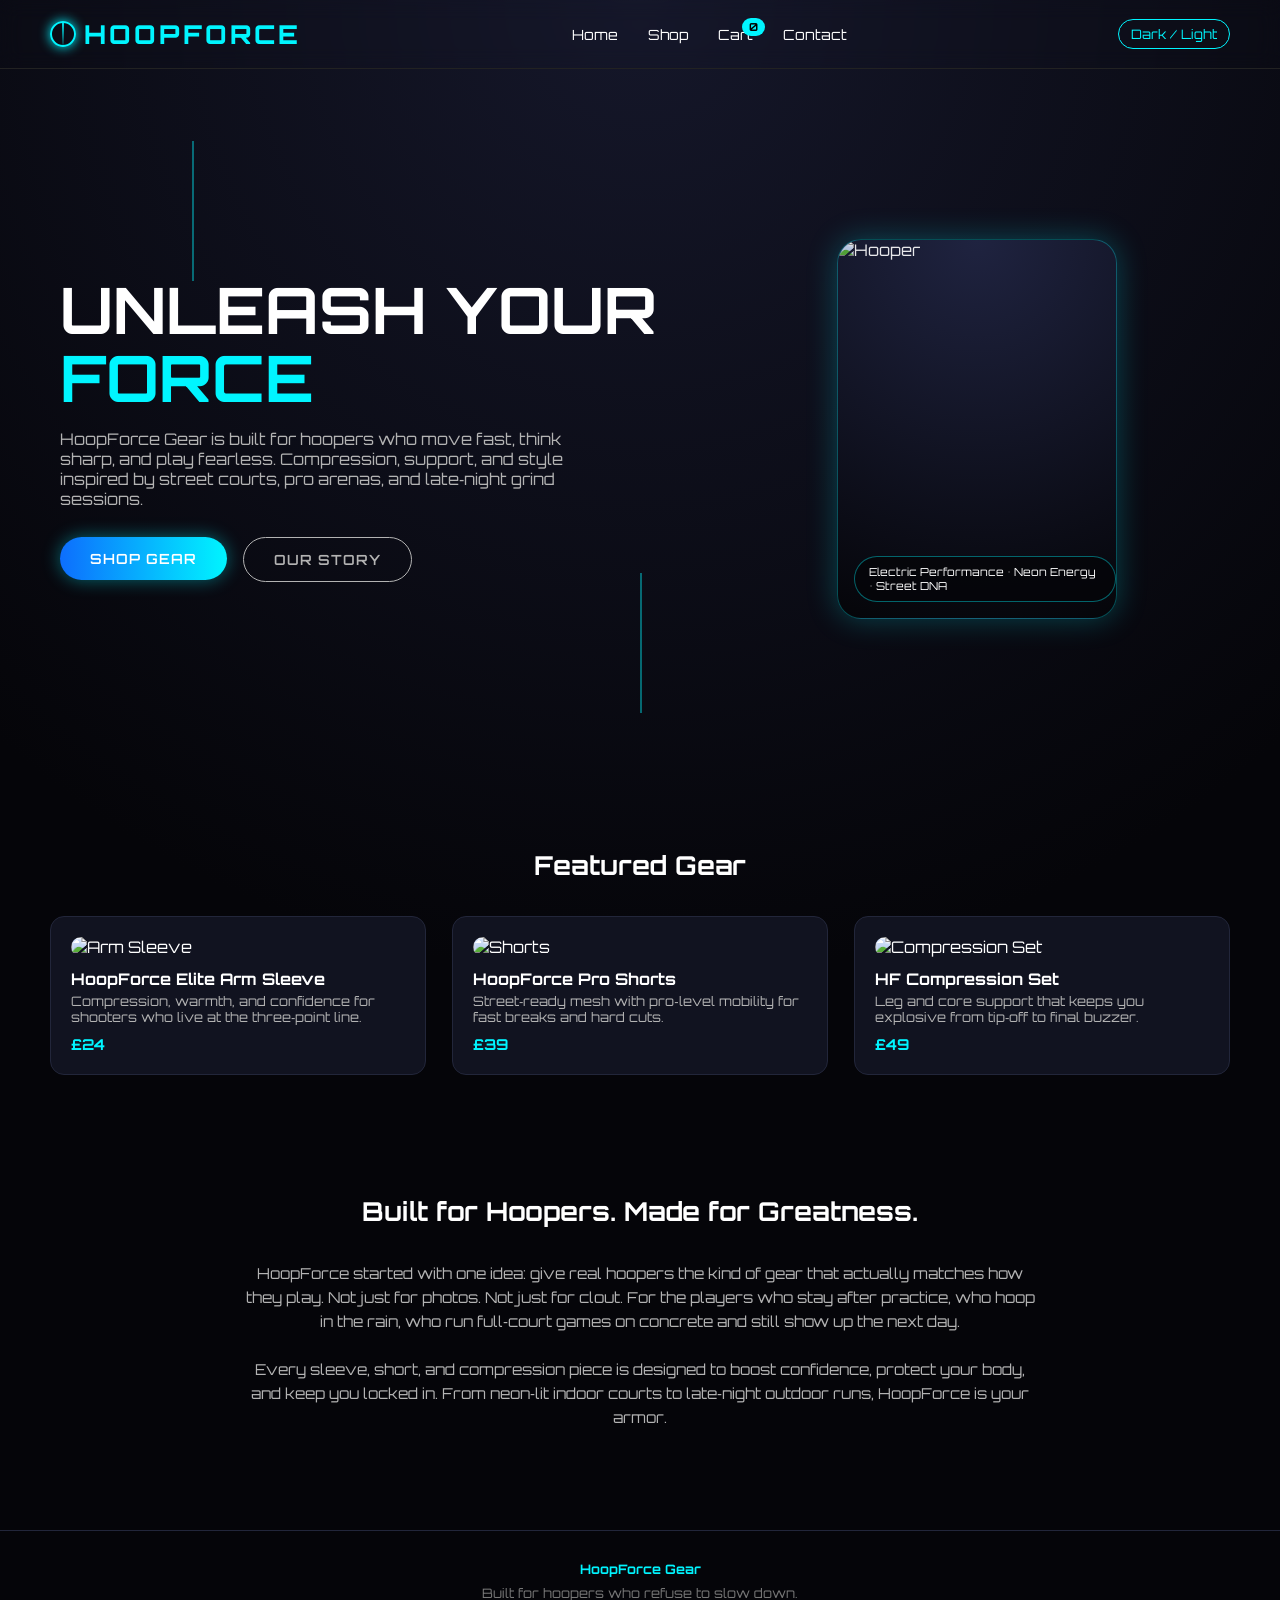
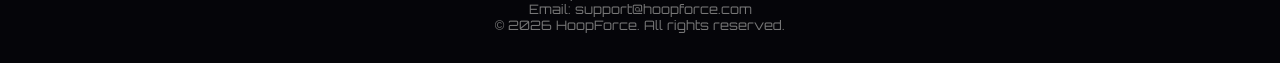
==== index.html @ 380142f4 "Add files via upload" ====
<!DOCTYPE html>
<html lang="en" data-theme="dark">
<head>
<meta charset="UTF-8">
<meta name="viewport" content="width=device-width, initial-scale=1.0">
<title>HoopForce | Built for Hoopers</title>
<link href="https://fonts.googleapis.com/css2?family=Orbitron:wght@400;600;800&display=swap" rel="stylesheet">
<link rel="stylesheet" href="style.css">
</head>
<body>

<nav>
  <div class="logo">
    <div class="logo-icon"></div>
    HOOPFORCE
  </div>
  <ul>
    <li><a href="index.html">Home</a></li>
    <li><a href="shop.html">Shop</a></li>
    <li><a href="checkout.html" class="cart-link">Cart <span class="cart-count">0</span></a></li>
    <li><a href="contact.html">Contact</a></li>
  </ul>
  <div class="nav-right">
    <button class="theme-toggle">Dark / Light</button>
  </div>
</nav>

<section class="hero">
  <div class="lightning" style="left:15%; top:10%;"></div>
  <div class="lightning" style="left:75%; top:40%;"></div>
  <div class="lightning" style="left:50%; top:70%;"></div>

  <div class="hero-text">
    <h1>Unleash Your <span>Force</span></h1>
    <p>HoopForce Gear is built for hoopers who move fast, think sharp, and play fearless.  
       Compression, support, and style inspired by street courts, pro arenas, and late‑night grind sessions.</p>

    <div class="hero-buttons">
      <a href="shop.html"><button class="btn-primary">Shop Gear</button></a>
      <a href="#story"><button class="btn-ghost">Our Story</button></a>
    </div>
  </div>

  <div class="hero-visual">
    <div class="hero-card">
      <img src="https://images.unsplash.com/photo-1519861531473-9200262188bf" alt="Hooper">
      <div class="hero-tag">Electric Performance • Neon Energy • Street DNA</div>
    </div>
  </div>
</section>

<section class="section">
  <h2 class="section-title">Featured Gear</h2>
  <div class="grid">
    <div class="card">
      <img src="https://images.unsplash.com/photo-1526402461234-4f3b88f3ac9a" alt="Arm Sleeve">
      <h3>HoopForce Elite Arm Sleeve</h3>
      <p>Compression, warmth, and confidence for shooters who live at the three‑point line.</p>
      <div class="price">£24</div>
    </div>
    <div class="card">
      <img src="https://images.unsplash.com/photo-1517649763962-0c623066013b" alt="Shorts">
      <h3>HoopForce Pro Shorts</h3>
      <p>Street‑ready mesh with pro‑level mobility for fast breaks and hard cuts.</p>
      <div class="price">£39</div>
    </div>
    <div class="card">
      <img src="https://images.unsplash.com/photo-1519861531473-9200262188bf" alt="Compression Set">
      <h3>HF Compression Set</h3>
      <p>Leg and core support that keeps you explosive from tip‑off to final buzzer.</p>
      <div class="price">£49</div>
    </div>
  </div>
</section>

<section class="section" id="story">
  <h2 class="section-title">Built for Hoopers. Made for Greatness.</h2>
  <div class="story">
    <p>HoopForce started with one idea: give real hoopers the kind of gear that actually matches how they play.  
       Not just for photos. Not just for clout. For the players who stay after practice, who hoop in the rain,  
       who run full‑court games on concrete and still show up the next day.</p>
    <br>
    <p>Every sleeve, short, and compression piece is designed to boost confidence, protect your body, and keep you  
       locked in. From neon‑lit indoor courts to late‑night outdoor runs, HoopForce is your armor.</p>
  </div>
</section>

<footer>
  <div class="footer-title">HoopForce Gear</div>
  <p>Built for hoopers who refuse to slow down.</p>
  <p>Email: support@hoopforce.com</p>
  <p>© 2026 HoopForce. All rights reserved.</p>
</footer>

<script src="script.js"></script>
</body>
</html>
---- style.css ----
:root {
  --blue: #0d6efd;
  --neon: #00f5ff;
  --black: #050509;
  --white: #ffffff;
  --gray: #b3b3b3;
  --card: #111320;
}

[data-theme="light"] {
  --black: #f5f5f5;
  --white: #050509;
  --card: #ffffff;
  --gray: #333333;
}

* {
  margin: 0;
  padding: 0;
  box-sizing: border-box;
  font-family: 'Orbitron', sans-serif;
}

body {
  background: radial-gradient(circle at top, #15172a 0, var(--black) 55%);
  color: var(--white);
  min-height: 100vh;
}

/* NAV */
nav {
  display: flex;
  justify-content: space-between;
  align-items: center;
  padding: 18px 50px;
  border-bottom: 1px solid #222;
  backdrop-filter: blur(10px);
  position: sticky;
  top: 0;
  z-index: 20;
}

.logo {
  font-weight: 800;
  font-size: 26px;
  color: var(--neon);
  letter-spacing: 3px;
  display: flex;
  align-items: center;
  gap: 8px;
}

.logo-icon {
  width: 26px;
  height: 26px;
  border-radius: 50%;
  border: 2px solid var(--neon);
  position: relative;
  box-shadow: 0 0 12px var(--neon);
  overflow: hidden;
}

.logo-icon::before {
  content: "";
  position: absolute;
  width: 2px;
  height: 130%;
  background: linear-gradient(var(--neon), transparent);
  left: 50%;
  top: -10%;
  transform: translateX(-50%);
  animation: bolt 1.2s infinite;
}

@keyframes bolt {
  0% { opacity: 0; transform: translate(-50%, -40%); }
  40% { opacity: 1; }
  100% { opacity: 0; transform: translate(-50%, 40%); }
}

nav ul {
  display: flex;
  gap: 30px;
  list-style: none;
}

nav a {
  text-decoration: none;
  color: var(--white);
  transition: 0.3s;
  font-size: 14px;
}

nav a:hover {
  color: var(--neon);
}

.nav-right {
  display: flex;
  align-items: center;
  gap: 18px;
}

.theme-toggle {
  cursor: pointer;
  font-size: 13px;
  padding: 6px 12px;
  border-radius: 999px;
  border: 1px solid var(--neon);
  color: var(--neon);
  background: transparent;
}

/* HERO */
.hero {
  min-height: 80vh;
  display: grid;
  grid-template-columns: minmax(0, 1.3fr) minmax(0, 1fr);
  align-items: center;
  padding: 40px 60px;
  gap: 40px;
  position: relative;
}

.hero-text h1 {
  font-size: 64px;
  text-transform: uppercase;
  line-height: 1.05;
}

.hero-text span {
  color: var(--neon);
}

.hero-text p {
  margin-top: 18px;
  max-width: 520px;
  color: var(--gray);
  font-size: 16px;
}

.hero-buttons {
  margin-top: 28px;
  display: flex;
  gap: 16px;
  flex-wrap: wrap;
}

.btn-primary,
.btn-ghost {
  padding: 13px 30px;
  border-radius: 999px;
  border: none;
  cursor: pointer;
  font-weight: 600;
  font-size: 14px;
  letter-spacing: 1px;
  text-transform: uppercase;
  transition: 0.25s;
}

.btn-primary {
  background: linear-gradient(90deg, var(--blue), var(--neon));
  color: #fff;
  box-shadow: 0 0 18px rgba(0, 245, 255, 0.4);
}

.btn-primary:hover {
  transform: translateY(-2px) scale(1.03);
}

.btn-ghost {
  background: transparent;
  border: 1px solid var(--gray);
  color: var(--gray);
}

.btn-ghost:hover {
  border-color: var(--neon);
  color: var(--neon);
}

/* HERO IMAGE */
.hero-visual {
  position: relative;
  display: flex;
  justify-content: center;
}

.hero-card {
  width: 280px;
  height: 380px;
  border-radius: 24px;
  background: radial-gradient(circle at top, #1f2340, #050509);
  border: 1px solid rgba(0, 245, 255, 0.3);
  box-shadow: 0 0 30px rgba(0, 245, 255, 0.25);
  position: relative;
  overflow: hidden;
}

.hero-card img {
  width: 100%;
  height: 100%;
  object-fit: cover;
  opacity: 0.9;
}

.hero-tag {
  position: absolute;
  bottom: 16px;
  left: 16px;
  background: rgba(5, 5, 9, 0.8);
  padding: 8px 14px;
  border-radius: 999px;
  font-size: 11px;
  border: 1px solid rgba(0, 245, 255, 0.4);
}

/* LIGHTNING LINES */
.lightning {
  position: absolute;
  width: 2px;
  height: 140px;
  background: var(--neon);
  opacity: 0.4;
  animation: flash 2.2s infinite;
}

@keyframes flash {
  0% { opacity: 0; transform: translateY(-40px); }
  40% { opacity: 1; }
  100% { opacity: 0; transform: translateY(40px); }
}

/* SECTIONS */
.section {
  padding: 60px 50px;
}

.section-title {
  text-align: center;
  font-size: 26px;
  margin-bottom: 35px;
}

/* GRID PRODUCTS */
.grid {
  display: grid;
  grid-template-columns: repeat(auto-fit, minmax(230px, 1fr));
  gap: 26px;
}

.card {
  background: var(--card);
  padding: 20px;
  border-radius: 14px;
  border: 1px solid #22263a;
  transition: 0.25s;
  position: relative;
}

.card:hover {
  transform: translateY(-6px);
  border-color: var(--neon);
  box-shadow: 0 0 20px rgba(0, 245, 255, 0.25);
}

.card img {
  width: 100%;
  border-radius: 10px;
  margin-bottom: 12px;
}

.card h3 {
  font-size: 16px;
  margin-bottom: 4px;
}

.card p {
  font-size: 13px;
  color: var(--gray);
}

.price {
  margin-top: 10px;
  color: var(--neon);
  font-weight: 700;
  font-size: 15px;
}

.card button {
  margin-top: 12px;
  padding: 9px 18px;
  border-radius: 999px;
  border: none;
  background: var(--blue);
  color: #fff;
  font-size: 12px;
  cursor: pointer;
  text-transform: uppercase;
  letter-spacing: 1px;
}

/* BRAND STORY */
.story {
  max-width: 800px;
  margin: 0 auto;
  text-align: center;
  color: var(--gray);
  font-size: 15px;
  line-height: 1.6;
}

/* FOOTER */
footer {
  margin-top: 40px;
  padding: 30px 40px;
  border-top: 1px solid #22263a;
  text-align: center;
  color: #777;
  font-size: 13px;
}

.footer-title {
  color: var(--neon);
  font-weight: bold;
  margin-bottom: 8px;
}

/* CART BADGE */
.cart-link {
  position: relative;
}

.cart-count {
  position: absolute;
  top: -8px;
  right: -12px;
  background: var(--neon);
  color: #000;
  border-radius: 999px;
  padding: 2px 7px;
  font-size: 11px;
  font-weight: 700;
}

/* RESPONSIVE */
@media (max-width: 900px) {
  nav {
    padding: 16px 20px;
  }
  .hero {
    grid-template-columns: 1fr;
    padding: 30px 20px;
  }
  .hero-text h1 {
    font-size: 42px;
  }
}
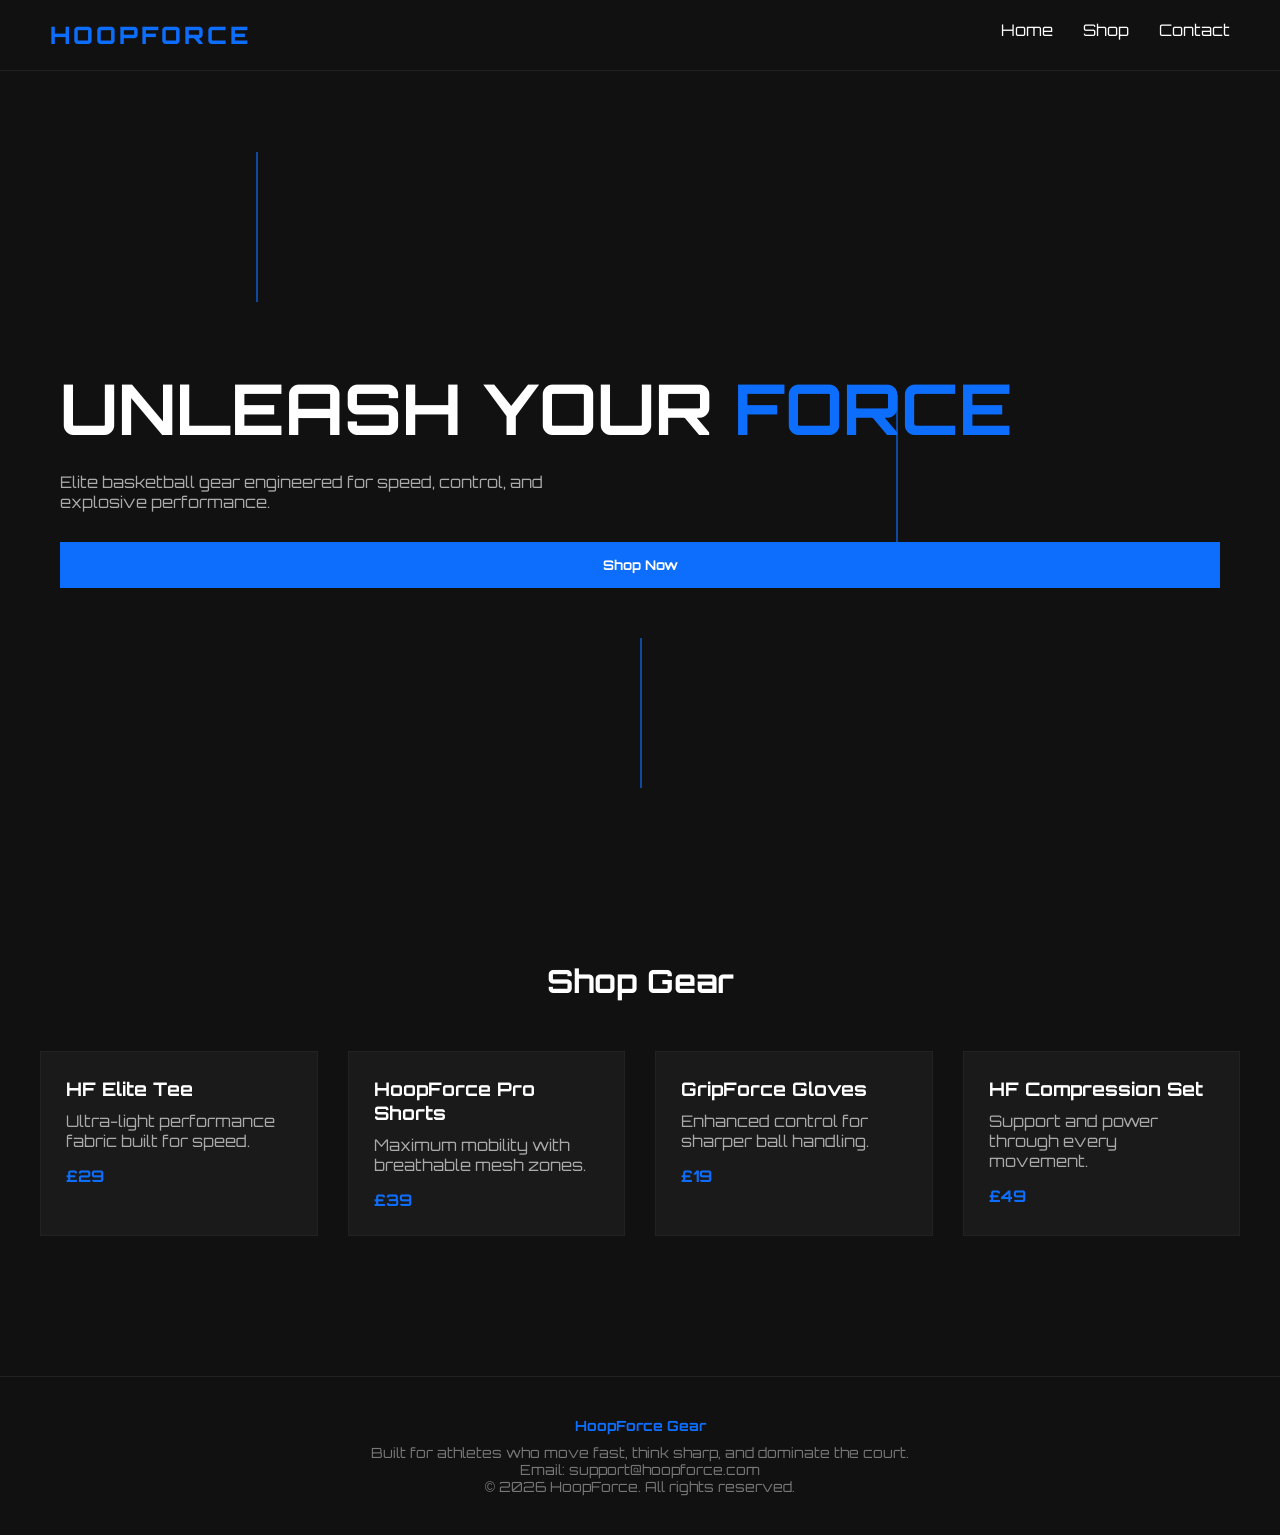
==== commit 4a997d40: "Revamp index.html with new layout and styles Updated the HTML structure, styles, and content for the" ====
--- a/index.html
+++ b/index.html
@@ -1,97 +1,246 @@
 <!DOCTYPE html>
-<html lang="en" data-theme="dark">
+<html lang="en">
 <head>
 <meta charset="UTF-8">
 <meta name="viewport" content="width=device-width, initial-scale=1.0">
-<title>HoopForce | Built for Hoopers</title>
+<title>HoopForce</title>
+
+<!-- Modern Font -->
 <link href="https://fonts.googleapis.com/css2?family=Orbitron:wght@400;600;800&display=swap" rel="stylesheet">
-<link rel="stylesheet" href="style.css">
+
+<style>
+:root {
+  --blue: #0d6efd;
+  --black: #111111;
+  --white: #ffffff;
+}
+
+/* RESET */
+* {
+  margin: 0;
+  padding: 0;
+  box-sizing: border-box;
+  font-family: 'Orbitron', sans-serif;
+}
+
+body {
+  background: var(--black);
+  color: var(--white);
+}
+
+/* NAV */
+nav {
+  display: flex;
+  justify-content: space-between;
+  padding: 20px 50px;
+  border-bottom: 1px solid #222;
+}
+
+.logo {
+  font-weight: 800;
+  font-size: 24px;
+  color: var(--blue);
+  letter-spacing: 3px;
+}
+
+nav ul {
+  display: flex;
+  gap: 30px;
+  list-style: none;
+}
+
+nav a {
+  text-decoration: none;
+  color: white;
+  transition: 0.3s;
+}
+
+nav a:hover {
+  color: var(--blue);
+}
+
+/* HERO */
+.hero {
+  height: 90vh;
+  display: flex;
+  flex-direction: column;
+  justify-content: center;
+  padding: 0 60px;
+  position: relative;
+  overflow: hidden;
+}
+
+.hero h1 {
+  font-size: 70px;
+  text-transform: uppercase;
+}
+
+.hero span {
+  color: var(--blue);
+}
+
+.hero p {
+  margin-top: 20px;
+  max-width: 500px;
+  color: #aaa;
+}
+
+.btn {
+  margin-top: 30px;
+  padding: 15px 35px;
+  background: var(--blue);
+  border: none;
+  color: white;
+  cursor: pointer;
+  font-weight: bold;
+  transition: 0.3s;
+}
+
+.btn:hover {
+  transform: scale(1.1);
+  box-shadow: 0 0 15px var(--blue);
+}
+
+/* LIGHTNING ANIMATION */
+.lightning {
+  position: absolute;
+  width: 2px;
+  height: 150px;
+  background: var(--blue);
+  opacity: 0.6;
+  animation: flash 2s infinite;
+}
+
+@keyframes flash {
+  0% { opacity: 0; transform: translateY(-50px); }
+  50% { opacity: 1; }
+  100% { opacity: 0; transform: translateY(50px); }
+}
+
+/* PRODUCTS */
+.products {
+  padding: 80px 40px;
+}
+
+.products h2 {
+  text-align: center;
+  margin-bottom: 50px;
+  font-size: 32px;
+}
+
+.grid {
+  display: grid;
+  grid-template-columns: repeat(auto-fit, minmax(250px, 1fr));
+  gap: 30px;
+}
+
+.card {
+  background: #1a1a1a;
+  padding: 25px;
+  border: 1px solid #222;
+  transition: 0.3s;
+  position: relative;
+}
+
+.card:hover {
+  transform: translateY(-8px);
+  border-color: var(--blue);
+  box-shadow: 0 0 20px rgba(13,110,253,0.3);
+}
+
+.card h3 {
+  margin-bottom: 10px;
+}
+
+.card p {
+  color: #aaa;
+}
+
+.price {
+  margin-top: 15px;
+  color: var(--blue);
+  font-weight: bold;
+}
+
+/* FOOTER */
+footer {
+  margin-top: 60px;
+  padding: 40px;
+  border-top: 1px solid #222;
+  text-align: center;
+  color: #777;
+  font-size: 14px;
+}
+
+.footer-title {
+  color: var(--blue);
+  font-weight: bold;
+  margin-bottom: 10px;
+}
+</style>
 </head>
+
 <body>
 
 <nav>
-  <div class="logo">
-    <div class="logo-icon"></div>
-    HOOPFORCE
-  </div>
+  <div class="logo">HOOPFORCE</div>
   <ul>
-    <li><a href="index.html">Home</a></li>
-    <li><a href="shop.html">Shop</a></li>
-    <li><a href="checkout.html" class="cart-link">Cart <span class="cart-count">0</span></a></li>
-    <li><a href="contact.html">Contact</a></li>
+    <li><a href="#">Home</a></li>
+    <li><a href="#">Shop</a></li>
+    <li><a href="#">Contact</a></li>
   </ul>
-  <div class="nav-right">
-    <button class="theme-toggle">Dark / Light</button>
-  </div>
 </nav>
 
 <section class="hero">
-  <div class="lightning" style="left:15%; top:10%;"></div>
-  <div class="lightning" style="left:75%; top:40%;"></div>
+
+  <!-- Lightning -->
+  <div class="lightning" style="left:20%; top:10%;"></div>
+  <div class="lightning" style="left:70%; top:40%;"></div>
   <div class="lightning" style="left:50%; top:70%;"></div>
 
-  <div class="hero-text">
-    <h1>Unleash Your <span>Force</span></h1>
-    <p>HoopForce Gear is built for hoopers who move fast, think sharp, and play fearless.  
-       Compression, support, and style inspired by street courts, pro arenas, and late‑night grind sessions.</p>
-
-    <div class="hero-buttons">
-      <a href="shop.html"><button class="btn-primary">Shop Gear</button></a>
-      <a href="#story"><button class="btn-ghost">Our Story</button></a>
-    </div>
-  </div>
-
-  <div class="hero-visual">
-    <div class="hero-card">
-      <img src="https://images.unsplash.com/photo-1519861531473-9200262188bf" alt="Hooper">
-      <div class="hero-tag">Electric Performance • Neon Energy • Street DNA</div>
-    </div>
+  <h1>Unleash Your <span>Force</span></h1>
+  <p>Elite basketball gear engineered for speed, control, and explosive performance.</p>
+  <button class="btn">Shop Now</button>
+</section>
+
+<section class="products">
+  <h2>Shop Gear</h2>
+
+  <div class="grid">
+
+    <div class="card">
+      <h3>HF Elite Tee</h3>
+      <p>Ultra-light performance fabric built for speed.</p>
+      <div class="price">£29</div>
+    </div>
+
+    <div class="card">
+      <h3>HoopForce Pro Shorts</h3>
+      <p>Maximum mobility with breathable mesh zones.</p>
+      <div class="price">£39</div>
+    </div>
+
+    <div class="card">
+      <h3>GripForce Gloves</h3>
+      <p>Enhanced control for sharper ball handling.</p>
+      <div class="price">£19</div>
+    </div>
+
+    <div class="card">
+      <h3>HF Compression Set</h3>
+      <p>Support and power through every movement.</p>
+      <div class="price">£49</div>
+    </div>
+
   </div>
 </section>
 
-<section class="section">
-  <h2 class="section-title">Featured Gear</h2>
-  <div class="grid">
-    <div class="card">
-      <img src="https://images.unsplash.com/photo-1526402461234-4f3b88f3ac9a" alt="Arm Sleeve">
-      <h3>HoopForce Elite Arm Sleeve</h3>
-      <p>Compression, warmth, and confidence for shooters who live at the three‑point line.</p>
-      <div class="price">£24</div>
-    </div>
-    <div class="card">
-      <img src="https://images.unsplash.com/photo-1517649763962-0c623066013b" alt="Shorts">
-      <h3>HoopForce Pro Shorts</h3>
-      <p>Street‑ready mesh with pro‑level mobility for fast breaks and hard cuts.</p>
-      <div class="price">£39</div>
-    </div>
-    <div class="card">
-      <img src="https://images.unsplash.com/photo-1519861531473-9200262188bf" alt="Compression Set">
-      <h3>HF Compression Set</h3>
-      <p>Leg and core support that keeps you explosive from tip‑off to final buzzer.</p>
-      <div class="price">£49</div>
-    </div>
-  </div>
-</section>
-
-<section class="section" id="story">
-  <h2 class="section-title">Built for Hoopers. Made for Greatness.</h2>
-  <div class="story">
-    <p>HoopForce started with one idea: give real hoopers the kind of gear that actually matches how they play.  
-       Not just for photos. Not just for clout. For the players who stay after practice, who hoop in the rain,  
-       who run full‑court games on concrete and still show up the next day.</p>
-    <br>
-    <p>Every sleeve, short, and compression piece is designed to boost confidence, protect your body, and keep you  
-       locked in. From neon‑lit indoor courts to late‑night outdoor runs, HoopForce is your armor.</p>
-  </div>
-</section>
-
 <footer>
   <div class="footer-title">HoopForce Gear</div>
-  <p>Built for hoopers who refuse to slow down.</p>
+  <p>Built for athletes who move fast, think sharp, and dominate the court.</p>
   <p>Email: support@hoopforce.com</p>
   <p>© 2026 HoopForce. All rights reserved.</p>
 </footer>
 
-<script src="script.js"></script>
 </body>
 </html>
